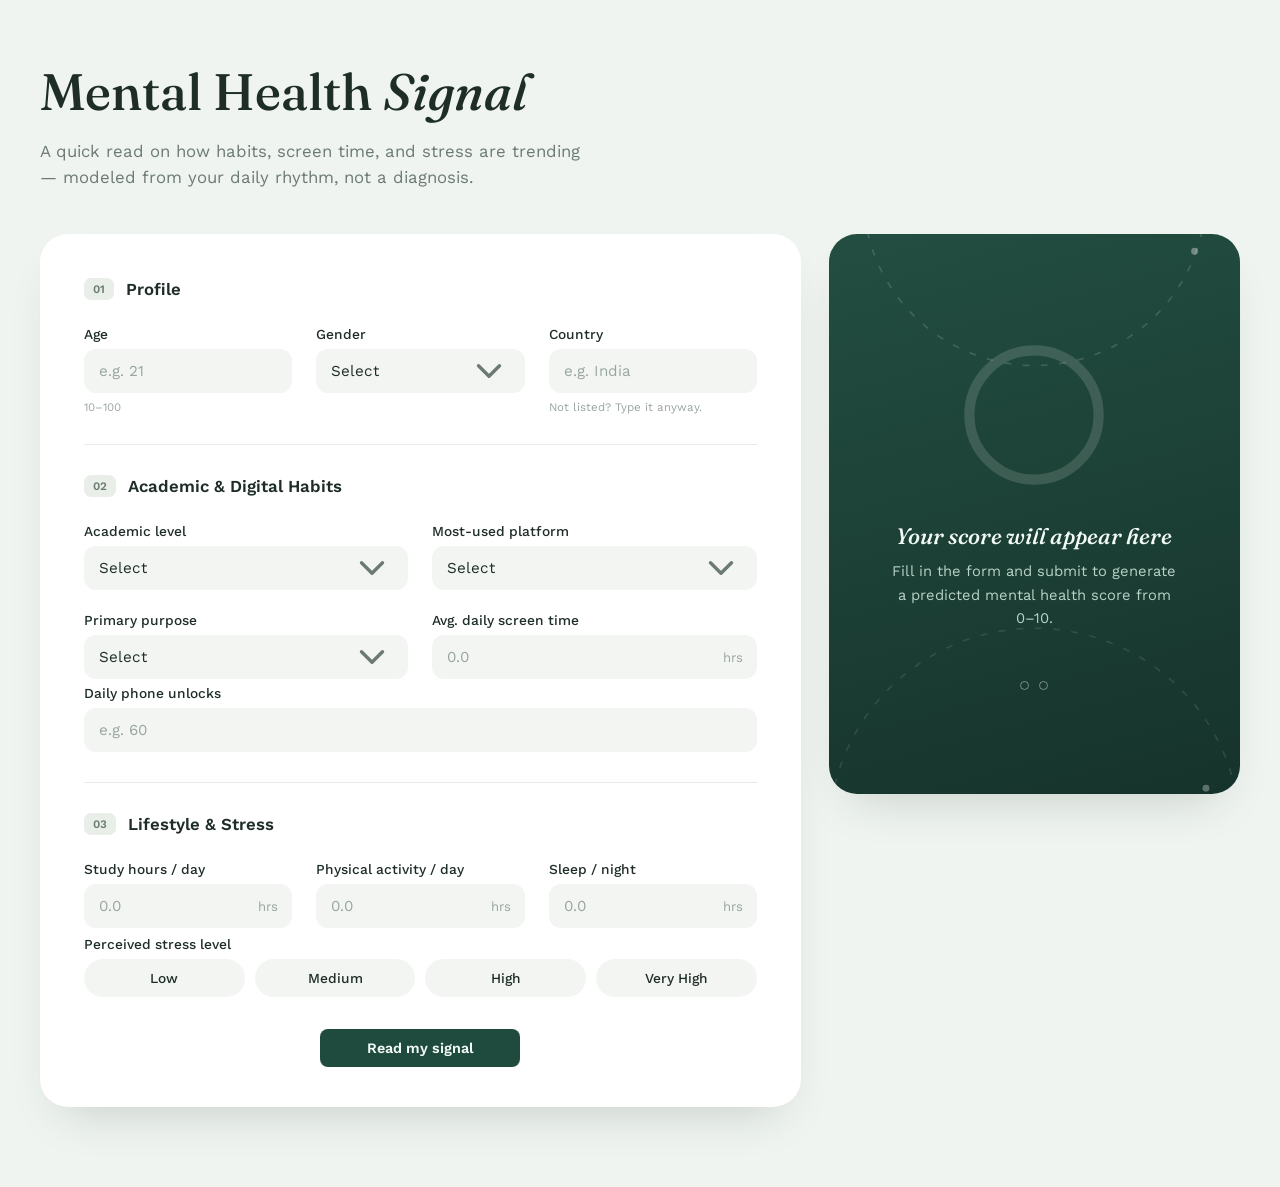
==== index.html @ 2425be42 "first commit" ====
<!DOCTYPE html>
<html lang="en">
<head>
<meta charset="UTF-8">
<meta name="viewport" content="width=device-width, initial-scale=1.0">
<title>Mental Health Signal</title>
<link rel="preconnect" href="https://fonts.googleapis.com">
<link rel="preconnect" href="https://fonts.gstatic.com" crossorigin>
<link href="https://fonts.googleapis.com/css2?family=Fraunces:ital,opsz,wght@0,9..144,400;0,9..144,500;0,9..144,600;1,9..144,500&family=Work+Sans:wght@400;500;600;700&display=swap" rel="stylesheet">
<link rel="stylesheet" href="style.css">
</head>
<body>

<div class="page">

  <header class="hero">
    <h1><span class="hero__reg">Mental Health</span> <span class="hero__italic">Signal</span></h1>
    <p class="hero__sub">A quick read on how habits, screen time, and stress are trending — modeled from your daily rhythm, not a diagnosis.</p>
  </header>

  <div class="layout">

    <form id="checkin-form" class="form-card" novalidate>

      <div id="error-banner" class="error-banner" hidden role="alert"></div>

      <!-- 01 Profile -->
      <div class="section-head">
        <span class="num">01</span>
        <h2>Profile</h2>
      </div>

      <div class="grid grid-3">
        <div class="field">
          <label for="age">Age</label>
          <input type="number" id="age" name="age" min="10" max="100" placeholder="e.g. 21" required>
          <small>10–100</small>
        </div>

        <div class="field">
          <label for="gender">Gender</label>
          <select id="gender" name="gender" required>
            <option value="" disabled selected>Select</option>
            <option value="Male">Male</option>
            <option value="Female">Female</option>
          </select>
        </div>

        <div class="field">
          <label for="country">Country</label>
          <input type="text" id="country" name="country" list="country-list" placeholder="e.g. India" required>
          <datalist id="country-list">
            <option value="Nepal">
            <option value="India">
            <option value="USA">
            <option value="Canada">
            <option value="Australia">
            <option value="UK">
            <option value="Germany">
            <option value="Mexico">
            <option value="Turkey">
            <option value="France">
          </datalist>
          <small>Not listed? Type it anyway.</small>
        </div>
      </div>

      <hr class="divider">

      <!-- 02 Academic & Digital Habits -->
      <div class="section-head">
        <span class="num">02</span>
        <h2>Academic &amp; Digital Habits</h2>
      </div>

      <div class="grid grid-2">
        <div class="field">
          <label for="academic_Level">Academic level</label>
          <select id="academic_Level" name="academic_Level" required>
            <option value="" disabled selected>Select</option>
            <option value="High School">High School</option>
            <option value="Undergraduate">Undergraduate</option>
            <option value="Graduate">Graduate</option>
          </select>
        </div>

        <div class="field">
          <label for="most_used_platform">Most-used platform</label>
          <select id="most_used_platform" name="most_used_platform" required>
            <option value="" disabled selected>Select</option>
            <option>Facebook</option>
            <option>Instagram</option>
            <option>WhatsApp</option>
            <option>TikTok</option>
            <option>YouTube</option>
            <option>Snapchat</option>
            <option>Twitter</option>
            <option>LinkedIn</option>
            <option>WeChat</option>
            <option>LINE</option>
            <option>KakaoTalk</option>
            <option>VKontakte</option>
          </select>
        </div>

        <div class="field">
          <label for="purpose_Of_Use">Primary purpose</label>
          <select id="purpose_Of_Use" name="purpose_Of_Use" required>
            <option value="" disabled selected>Select</option>
            <option value="Networking">Networking</option>
            <option value="Education">Education</option>
            <option value="Entertainment">Entertainment</option>
            <option value="News">News</option>
          </select>
        </div>

        <div class="field field--suffix">
          <label for="avg_Daily_usage_hours">Avg. daily screen time</label>
          <div class="suffix-wrap">
            <input type="number" id="avg_Daily_usage_hours" name="avg_Daily_usage_hours" min="0" max="24" step="0.1" placeholder="0.0" required>
            <span>hrs</span>
          </div>
        </div>
      </div>

      <div class="grid grid-1">
        <div class="field">
          <label for="daily_unlocks">Daily phone unlocks</label>
          <input type="number" id="daily_unlocks" name="daily_unlocks" min="0" step="1" placeholder="e.g. 60" required>
        </div>
      </div>

      <hr class="divider">

      <!-- 03 Lifestyle & Stress -->
      <div class="section-head">
        <span class="num">03</span>
        <h2>Lifestyle &amp; Stress</h2>
      </div>

      <div class="grid grid-3">
        <div class="field field--suffix">
          <label for="study_hours">Study hours / day</label>
          <div class="suffix-wrap">
            <input type="number" id="study_hours" name="study_hours" min="0" max="24" step="0.1" placeholder="0.0" required>
            <span>hrs</span>
          </div>
        </div>

        <div class="field field--suffix">
          <label for="physical_activity_hours">Physical activity / day</label>
          <div class="suffix-wrap">
            <input type="number" id="physical_activity_hours" name="physical_activity_hours" min="0" max="2" step="0.1" placeholder="0.0" required>
            <span>hrs</span>
          </div>
        </div>

        <div class="field field--suffix">
          <label for="sleep_hours_per_night">Sleep / night</label>
          <div class="suffix-wrap">
            <input type="number" id="sleep_hours_per_night" name="sleep_hours_per_night" min="0" max="24" step="0.1" placeholder="0.0" required>
            <span>hrs</span>
          </div>
        </div>
      </div>

      <div class="field field--full">
        <label id="stress-label">Perceived stress level</label>
        <div class="pill-group" role="radiogroup" aria-labelledby="stress-label">
          <input type="radio" id="stress-low" name="stress_level" value="Low" class="pill-input" required>
          <label for="stress-low" class="pill">Low</label>

          <input type="radio" id="stress-medium" name="stress_level" value="Medium" class="pill-input">
          <label for="stress-medium" class="pill">Medium</label>

          <input type="radio" id="stress-high" name="stress_level" value="High" class="pill-input">
          <label for="stress-high" class="pill">High</label>

          <input type="radio" id="stress-veryhigh" name="stress_level" value="Very High" class="pill-input">
          <label for="stress-veryhigh" class="pill">Very High</label>
        </div>
      </div>

      <button type="submit" id="submit-btn" class="btn-submit">
        <span class="btn-submit__label">Read my signal</span>
        <span class="btn-submit__spinner" aria-hidden="true"></span>
      </button>
    </form>

    <aside class="result-panel">
      <svg class="result-panel__arcs" viewBox="0 0 360 640" preserveAspectRatio="xMidYMid slice" aria-hidden="true">
        <circle cx="180" cy="40" r="150" fill="none" stroke="rgba(255,255,255,0.14)" stroke-width="1.5" stroke-dasharray="6 10"/>
        <circle cx="180" cy="600" r="180" fill="none" stroke="rgba(255,255,255,0.10)" stroke-width="1.5" stroke-dasharray="6 10"/>
        <circle cx="40" cy="70" r="3" fill="rgba(255,255,255,0.35)"/>
        <circle cx="320" cy="90" r="3" fill="rgba(255,255,255,0.35)"/>
        <circle cx="330" cy="560" r="3" fill="rgba(255,255,255,0.3)"/>
        <circle cx="30" cy="580" r="3" fill="rgba(255,255,255,0.3)"/>
      </svg>

      <div class="result-panel__inner">

        <div id="state-idle" class="state">
          <div class="ring ring--empty">
            <svg viewBox="0 0 200 200"><circle cx="100" cy="100" r="76" class="ring__track"></circle></svg>
          </div>
          <h2 class="state__title">Your score will appear here</h2>
          <p class="state__text">Fill in the form and submit to generate a predicted mental health score from 0–10.</p>
        </div>

        <div id="state-loading" class="state" hidden>
          <div class="ring ring--spin">
            <svg viewBox="0 0 200 200">
              <circle cx="100" cy="100" r="76" class="ring__track"></circle>
              <circle cx="100" cy="100" r="56" class="ring__track ring__track--inner"></circle>
              <circle cx="100" cy="100" r="76" class="ring__spinner"></circle>
            </svg>
          </div>
          <h2 class="state__title">Reading the signal&hellip;</h2>
          <p class="state__text">Running your habits through the model.</p>
        </div>

        <div id="state-result" class="state" hidden>
          <div class="dial">
            <svg viewBox="0 0 200 130" class="dial__svg">
              <defs>
                <linearGradient id="dialGradient" x1="14" y1="112" x2="186" y2="112" gradientUnits="userSpaceOnUse">
                  <stop offset="0%" stop-color="#E2574C"/>
                  <stop offset="33%" stop-color="#E2953C"/>
                  <stop offset="66%" stop-color="#E2C93C"/>
                  <stop offset="100%" stop-color="#4CAF6D"/>
                </linearGradient>
              </defs>
              <g class="dial__ticks">
                <line x1="21.5" y1="55.0" x2="15.1" y2="50.3"></line>
                <line x1="70.0" y1="19.7" x2="67.6" y2="12.1"></line>
                <line x1="130.0" y1="19.7" x2="132.4" y2="12.1"></line>
                <line x1="178.5" y1="55.0" x2="184.9" y2="50.3"></line>
              </g>
              <path d="M14,112 A86,86 0 0 1 186,112" class="dial__track"></path>
              <g id="gauge-pointer" class="dial__pointer" style="transform: translate(14px, 112px);">
                <circle r="8"></circle>
              </g>
            </svg>
          </div>
          <div class="result__score">
            <span id="score-value">0.0</span><small>/10</small>
          </div>
          <h2 id="result-title" class="state__title"></h2>
          <p id="result-message" class="state__text"></p>
          <button type="button" id="reset-btn" class="btn-ghost">Run another read</button>
        </div>

      </div>

      <div class="result-panel__dots">
        <span class="dot"></span>
        <span class="dot"></span>
      </div>
    </aside>

  </div>
</div>

<script src="script.js"></script>
</body>
</html>
---- style.css ----
/* -------------------------------------------------- */
/* Tokens                                              */
/* -------------------------------------------------- */
:root {
  --bg: #EFF4F0;
  --surface: #FFFFFF;
  --ink: #1F2D27;
  --muted: #6B7A72;
  --faint: #99A69E;
  --line: #E6EBE6;
  --field-bg: #F2F5F2;

  --primary: #1F4B3E;
  --primary-dark: #163830;
  --badge-bg: #E9EEE9;

  --good: #3E8E68;
  --moderate: #C99A32;
  --concern: #C1584B;

  --radius-xl: 28px;
  --radius-lg: 18px;
  --radius-md: 12px;
  --radius-sm: 8px;

  --shadow: 0 24px 50px -24px rgba(31, 45, 39, 0.22);

  --font-head: "Fraunces", serif;
  --font-body: "Work Sans", sans-serif;
}

* { box-sizing: border-box; }

html, body {
  margin: 0;
  padding: 0;
  background: var(--bg);
  color: var(--ink);
  font-family: var(--font-body);
  -webkit-font-smoothing: antialiased;
}

@media (prefers-reduced-motion: reduce) {
  *, *::before, *::after {
    animation-duration: 0.001ms !important;
    transition-duration: 0.001ms !important;
  }
}

/* -------------------------------------------------- */
/* Page / hero                                         */
/* -------------------------------------------------- */
.page {
  max-width: 1280px;
  margin: 0 auto;
  padding: 64px 40px 80px;
}

.hero { max-width: 720px; margin-bottom: 44px; }

.hero h1 {
  font-family: var(--font-head);
  font-weight: 500;
  font-size: clamp(2.2rem, 4vw, 3.4rem);
  line-height: 1.1;
  margin: 0 0 18px;
  color: var(--ink);
}

.hero__italic { font-style: italic; }

.hero__sub {
  font-size: 1.05rem;
  line-height: 1.55;
  color: var(--muted);
  margin: 0;
  max-width: 56ch;
}

/* -------------------------------------------------- */
/* Layout: form card + result panel                    */
/* -------------------------------------------------- */
.layout {
  display: grid;
  grid-template-columns: minmax(0, 1.85fr) minmax(300px, 1fr);
  gap: 28px;
  align-items: start;
}

/* -------------------------------------------------- */
/* Form card                                           */
/* -------------------------------------------------- */
.form-card {
  background: var(--surface);
  border-radius: var(--radius-xl);
  box-shadow: var(--shadow);
  padding: 44px 44px 40px;
}

.section-head {
  display: flex;
  align-items: center;
  gap: 12px;
  margin: 0 0 26px;
}

.section-head:not(:first-child) { margin-top: 0; }

.num {
  font-family: var(--font-body);
  font-size: 0.72rem;
  font-weight: 600;
  letter-spacing: 0.02em;
  color: var(--muted);
  background: var(--badge-bg);
  padding: 4px 9px;
  border-radius: 7px;
}

.section-head h2 {
  font-family: var(--font-body);
  font-weight: 600;
  font-size: 1.05rem;
  margin: 0;
  color: var(--ink);
}

.divider {
  border: none;
  border-top: 1px solid var(--line);
  margin: 30px 0 30px;
}

.grid {
  display: grid;
  gap: 22px 24px;
  margin-bottom: 6px;
}

.grid-3 { grid-template-columns: repeat(3, 1fr); }
.grid-2 { grid-template-columns: repeat(2, 1fr); }
.grid-1 { grid-template-columns: 1fr; }

.field {
  display: flex;
  flex-direction: column;
  gap: 7px;
}

.field--full { margin-top: 8px; }

.field label {
  font-size: 0.86rem;
  font-weight: 500;
  color: var(--ink);
}

.field small {
  font-size: 0.72rem;
  color: var(--faint);
}

.field input,
.field select {
  font-family: var(--font-body);
  font-size: 0.95rem;
  padding: 12px 14px;
  border-radius: var(--radius-md);
  border: 1.5px solid transparent;
  background: var(--field-bg);
  color: var(--ink);
  outline: none;
  width: 100%;
  transition: border-color 0.15s ease, background 0.15s ease;
  appearance: none;
}

.field select {
  background-image: url("data:image/svg+xml,%3Csvg xmlns='http://www.w3.org/2000/svg' viewBox='0 0 20 20' fill='none'%3E%3Cpath d='M5 7.5L10 12.5L15 7.5' stroke='%236B7A72' stroke-width='1.6' stroke-linecap='round' stroke-linejoin='round'/%3E%3C/svg%3E");
  background-repeat: no-repeat;
  background-position: right 14px center;
  padding-right: 36px;
}

.field input::placeholder { color: var(--faint); }

.field input:focus,
.field select:focus {
  border-color: var(--primary);
  background: #FBFDFB;
}

.field--suffix .suffix-wrap {
  position: relative;
  display: flex;
  align-items: center;
}

.field--suffix input { padding-right: 44px; }

.field--suffix span {
  position: absolute;
  right: 14px;
  font-size: 0.82rem;
  color: var(--faint);
  pointer-events: none;
}

/* -------------------------------------------------- */
/* Stress pill toggle                                  */
/* -------------------------------------------------- */
.pill-group {
  display: flex;
  gap: 10px;
  flex-wrap: wrap;
}

.pill-input {
  position: absolute;
  opacity: 0;
  width: 1px;
  height: 1px;
  pointer-events: none;
}

.pill {
  flex: 1;
  min-width: 90px;
  text-align: center;
  padding: 11px 14px;
  border-radius: 999px;
  background: var(--field-bg);
  color: var(--muted);
  font-size: 0.9rem;
  font-weight: 500;
  cursor: pointer;
  transition: background 0.15s ease, color 0.15s ease;
  user-select: none;
}

.pill-input:checked + .pill {
  background: var(--primary);
  color: #F2FAF6;
}

.pill-input:focus-visible + .pill {
  outline: 2px solid var(--primary);
  outline-offset: 2px;
}

/* -------------------------------------------------- */
/* Error banner                                        */
/* -------------------------------------------------- */
.error-banner {
  background: #FBEDEB;
  border: 1px solid #F0CFC9;
  color: #8A392C;
  border-radius: var(--radius-md);
  padding: 13px 15px;
  font-size: 0.87rem;
  margin-bottom: 26px;
  line-height: 1.5;
}

.error-banner ul { margin: 6px 0 0; padding-left: 18px; }

/* -------------------------------------------------- */
/* Submit button                                       */
/* -------------------------------------------------- */
.btn-submit {
  position: relative;
  display: block;
  width: auto;
  min-width: 200px;
  margin: 32px auto 0;
  border: none;
  border-radius: var(--radius-sm);
  background: var(--primary);
  color: #F2FAF6;
  font-family: var(--font-body);
  font-weight: 600;
  font-size: 0.9rem;
  padding: 11px 24px;
  cursor: pointer;
  transition: background 0.15s ease, transform 0.1s ease;
}

.btn-submit:hover { background: var(--primary-dark); }
.btn-submit:active { transform: translateY(1px); }
.btn-submit:disabled { cursor: not-allowed; opacity: 0.85; }

.btn-submit__spinner {
  display: none;
  width: 15px;
  height: 15px;
  border-radius: 50%;
  border: 2.5px solid rgba(255, 255, 255, 0.4);
  border-top-color: #fff;
  position: absolute;
  right: 14px;
  top: 50%;
  margin-top: -7.5px;
  animation: spin 0.7s linear infinite;
}

.btn-submit.is-loading .btn-submit__label { opacity: 0.6; }
.btn-submit.is-loading .btn-submit__spinner { display: inline-block; }

@keyframes spin { to { transform: rotate(360deg); } }

.btn-ghost {
  border: 1.5px solid rgba(255, 255, 255, 0.35);
  background: transparent;
  color: #F2FAF6;
  font-family: var(--font-body);
  font-weight: 600;
  font-size: 0.9rem;
  padding: 12px 22px;
  border-radius: 999px;
  cursor: pointer;
  transition: background 0.15s ease;
}

.btn-ghost:hover { background: rgba(255, 255, 255, 0.1); }

/* -------------------------------------------------- */
/* Result panel                                        */
/* -------------------------------------------------- */
.result-panel {
  position: relative;
  overflow: hidden;
  min-height: 560px;
  background: linear-gradient(165deg, #234E41 0%, #16332B 100%);
  border-radius: var(--radius-xl);
  box-shadow: var(--shadow);
  padding: 96px 32px 56px;
  display: flex;
  flex-direction: column;
  align-items: center;
  justify-content: flex-start;
  text-align: center;
}

.result-panel__arcs {
  position: absolute;
  inset: 0;
  width: 100%;
  height: 100%;
}

.result-panel__inner {
  position: relative;
  z-index: 1;
  display: flex;
  flex-direction: column;
  align-items: center;
  width: 100%;
  gap: 48px;
}

.state { display: flex; flex-direction: column; align-items: center; }
.state[hidden] { display: none; }
.state ~ .state { padding-top: 4px; }

.ring {
  position: relative;
  width: 170px;
  height: 170px;
  margin-bottom: 22px;
}

.ring svg { width: 100%; height: 100%; }

.ring__track {
  fill: none;
  stroke: rgba(255, 255, 255, 0.14);
  stroke-width: 12;
}

.ring__track--inner { stroke: rgba(255, 255, 255, 0.10); }

.ring--spin .ring__spinner {
  fill: none;
  stroke: #A9F2D8;
  stroke-width: 12;
  stroke-linecap: round;
  stroke-dasharray: 90 387.5;
  transform-origin: 100px 100px;
  animation: ring-spin 1.1s linear infinite;
}

@keyframes ring-spin {
  to { transform: rotate(360deg); }
}

.dial {
  width: 220px;
  margin-bottom: 6px;
}

.dial__svg { width: 100%; height: auto; overflow: visible; }

.dial__track {
  fill: none;
  stroke: url(#dialGradient);
  stroke-width: 14;
  stroke-linecap: round;
}

.dial__ticks line {
  stroke: rgba(255, 255, 255, 0.4);
  stroke-width: 2;
  stroke-linecap: round;
}

.dial__pointer {
  transition: transform 1.1s cubic-bezier(0.22, 1, 0.36, 1);
}

.dial__pointer circle {
  fill: #FFFFFF;
  stroke: #16332B;
  stroke-width: 3;
}

.result__score {
  display: flex;
  align-items: baseline;
  justify-content: center;
  gap: 3px;
  margin: 4px 0 14px;
}

.result__score span {
  font-family: var(--font-head);
  font-size: 2.6rem;
  font-weight: 600;
  color: #F2FAF6;
}

.result__score small { color: #B9D3C8; font-size: 0.95rem; }

.state__title {
  font-family: var(--font-head);
  font-style: italic;
  font-weight: 500;
  font-size: 1.4rem;
  color: #F2FAF6;
  margin: 0 0 10px;
}

.state__text {
  font-size: 0.92rem;
  line-height: 1.6;
  color: #B9D3C8;
  max-width: 32ch;
  margin: 0 0 22px;
}

.result-panel__dots {
  position: relative;
  z-index: 1;
  display: flex;
  gap: 10px;
  margin-top: 28px;
}

.result-panel__dots .dot {
  width: 9px;
  height: 9px;
  border-radius: 50%;
  border: 1.5px solid rgba(255, 255, 255, 0.4);
}

/* -------------------------------------------------- */
/* Responsive                                          */
/* -------------------------------------------------- */
@media (max-width: 980px) {
  .layout { grid-template-columns: 1fr; }
  .result-panel { min-height: 420px; }
}

@media (max-width: 720px) {
  .page { padding: 44px 20px 60px; }
  .form-card { padding: 32px 24px 30px; }
  .grid-3, .grid-2 { grid-template-columns: 1fr; }
}

@media (max-width: 480px) {
  .hero h1 { font-size: 1.9rem; }
  .form-card { border-radius: var(--radius-lg); }
  .result-panel { border-radius: var(--radius-lg); }
}
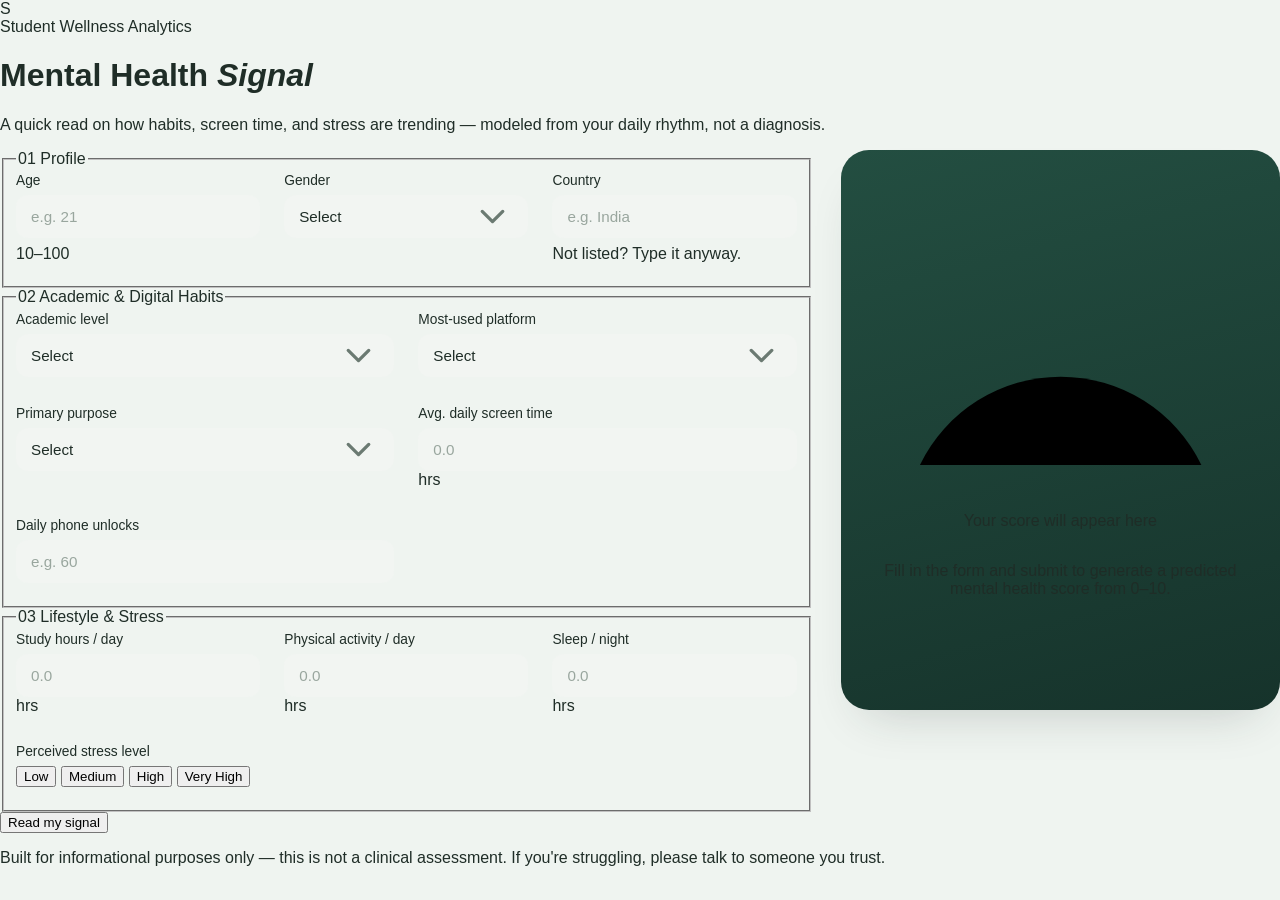
==== commit caaf51e7: "Update index.html" ====
--- a/index.html
+++ b/index.html
@@ -1,266 +1,237 @@
 <!DOCTYPE html>
 <html lang="en">
 <head>
-<meta charset="UTF-8">
-<meta name="viewport" content="width=device-width, initial-scale=1.0">
-<title>Mental Health Signal</title>
+<meta charset="UTF-8" />
+<meta name="viewport" content="width=device-width, initial-scale=1.0" />
+<title>Mental Health Signal — Student Wellness Analytics</title>
 <link rel="preconnect" href="https://fonts.googleapis.com">
 <link rel="preconnect" href="https://fonts.gstatic.com" crossorigin>
-<link href="https://fonts.googleapis.com/css2?family=Fraunces:ital,opsz,wght@0,9..144,400;0,9..144,500;0,9..144,600;1,9..144,500&family=Work+Sans:wght@400;500;600;700&display=swap" rel="stylesheet">
-<link rel="stylesheet" href="style.css">
-</head>
+<link href="https://fonts.googleapis.com/css2?family=Fraunces:ital,opsz,wght@0,9..144,400;0,9..144,500;0,9..144,600;1,9..144,500&family=Inter:wght@400;500;600;700&family=JetBrains+Mono:wght@400;500;700&display=swap" rel="stylesheet">
+<link rel="stylesheet" href="style.css" />
+</head>S
 <body>
 
-<div class="page">
-
-  <header class="hero">
-    <h1><span class="hero__reg">Mental Health</span> <span class="hero__italic">Signal</span></h1>
-    <p class="hero__sub">A quick read on how habits, screen time, and stress are trending — modeled from your daily rhythm, not a diagnosis.</p>
-  </header>
-
-  <div class="layout">
-
-    <form id="checkin-form" class="form-card" novalidate>
-
-      <div id="error-banner" class="error-banner" hidden role="alert"></div>
-
-      <!-- 01 Profile -->
-      <div class="section-head">
-        <span class="num">01</span>
-        <h2>Profile</h2>
-      </div>
-
-      <div class="grid grid-3">
-        <div class="field">
-          <label for="age">Age</label>
-          <input type="number" id="age" name="age" min="10" max="100" placeholder="e.g. 21" required>
-          <small>10–100</small>
-        </div>
-
-        <div class="field">
-          <label for="gender">Gender</label>
-          <select id="gender" name="gender" required>
-            <option value="" disabled selected>Select</option>
-            <option value="Male">Male</option>
-            <option value="Female">Female</option>
-          </select>
-        </div>
-
-        <div class="field">
-          <label for="country">Country</label>
-          <input type="text" id="country" name="country" list="country-list" placeholder="e.g. India" required>
-          <datalist id="country-list">
-            <option value="Nepal">
-            <option value="India">
-            <option value="USA">
-            <option value="Canada">
-            <option value="Australia">
-            <option value="UK">
-            <option value="Germany">
-            <option value="Mexico">
-            <option value="Turkey">
-            <option value="France">
-          </datalist>
-          <small>Not listed? Type it anyway.</small>
-        </div>
-      </div>
-
-      <hr class="divider">
-
-      <!-- 02 Academic & Digital Habits -->
-      <div class="section-head">
-        <span class="num">02</span>
-        <h2>Academic &amp; Digital Habits</h2>
-      </div>
-
-      <div class="grid grid-2">
-        <div class="field">
-          <label for="academic_Level">Academic level</label>
-          <select id="academic_Level" name="academic_Level" required>
-            <option value="" disabled selected>Select</option>
-            <option value="High School">High School</option>
-            <option value="Undergraduate">Undergraduate</option>
-            <option value="Graduate">Graduate</option>
-          </select>
-        </div>
-
-        <div class="field">
-          <label for="most_used_platform">Most-used platform</label>
-          <select id="most_used_platform" name="most_used_platform" required>
-            <option value="" disabled selected>Select</option>
-            <option>Facebook</option>
-            <option>Instagram</option>
-            <option>WhatsApp</option>
-            <option>TikTok</option>
-            <option>YouTube</option>
-            <option>Snapchat</option>
-            <option>Twitter</option>
-            <option>LinkedIn</option>
-            <option>WeChat</option>
-            <option>LINE</option>
-            <option>KakaoTalk</option>
-            <option>VKontakte</option>
-          </select>
-        </div>
-
-        <div class="field">
-          <label for="purpose_Of_Use">Primary purpose</label>
-          <select id="purpose_Of_Use" name="purpose_Of_Use" required>
-            <option value="" disabled selected>Select</option>
-            <option value="Networking">Networking</option>
-            <option value="Education">Education</option>
-            <option value="Entertainment">Entertainment</option>
-            <option value="News">News</option>
-          </select>
-        </div>
-
-        <div class="field field--suffix">
-          <label for="avg_Daily_usage_hours">Avg. daily screen time</label>
-          <div class="suffix-wrap">
-            <input type="number" id="avg_Daily_usage_hours" name="avg_Daily_usage_hours" min="0" max="24" step="0.1" placeholder="0.0" required>
-            <span>hrs</span>
-          </div>
-        </div>
-      </div>
-
-      <div class="grid grid-1">
-        <div class="field">
-          <label for="daily_unlocks">Daily phone unlocks</label>
-          <input type="number" id="daily_unlocks" name="daily_unlocks" min="0" step="1" placeholder="e.g. 60" required>
-        </div>
-      </div>
-
-      <hr class="divider">
-
-      <!-- 03 Lifestyle & Stress -->
-      <div class="section-head">
-        <span class="num">03</span>
-        <h2>Lifestyle &amp; Stress</h2>
-      </div>
-
-      <div class="grid grid-3">
-        <div class="field field--suffix">
-          <label for="study_hours">Study hours / day</label>
-          <div class="suffix-wrap">
-            <input type="number" id="study_hours" name="study_hours" min="0" max="24" step="0.1" placeholder="0.0" required>
-            <span>hrs</span>
-          </div>
-        </div>
-
-        <div class="field field--suffix">
-          <label for="physical_activity_hours">Physical activity / day</label>
-          <div class="suffix-wrap">
-            <input type="number" id="physical_activity_hours" name="physical_activity_hours" min="0" max="2" step="0.1" placeholder="0.0" required>
-            <span>hrs</span>
-          </div>
-        </div>
-
-        <div class="field field--suffix">
-          <label for="sleep_hours_per_night">Sleep / night</label>
-          <div class="suffix-wrap">
-            <input type="number" id="sleep_hours_per_night" name="sleep_hours_per_night" min="0" max="24" step="0.1" placeholder="0.0" required>
-            <span>hrs</span>
-          </div>
-        </div>
-      </div>
-
-      <div class="field field--full">
-        <label id="stress-label">Perceived stress level</label>
-        <div class="pill-group" role="radiogroup" aria-labelledby="stress-label">
-          <input type="radio" id="stress-low" name="stress_level" value="Low" class="pill-input" required>
-          <label for="stress-low" class="pill">Low</label>
-
-          <input type="radio" id="stress-medium" name="stress_level" value="Medium" class="pill-input">
-          <label for="stress-medium" class="pill">Medium</label>
-
-          <input type="radio" id="stress-high" name="stress_level" value="High" class="pill-input">
-          <label for="stress-high" class="pill">High</label>
-
-          <input type="radio" id="stress-veryhigh" name="stress_level" value="Very High" class="pill-input">
-          <label for="stress-veryhigh" class="pill">Very High</label>
-        </div>
-      </div>
-
-      <button type="submit" id="submit-btn" class="btn-submit">
-        <span class="btn-submit__label">Read my signal</span>
-        <span class="btn-submit__spinner" aria-hidden="true"></span>
-      </button>
+<div class="noise-overlay" aria-hidden="true"></div>
+
+<header class="site-header">
+  <div class="header-inner">
+    <span class="eyebrow">Student Wellness Analytics</span>
+    <h1 class="title">Mental Health <em>Signal</em></h1>
+    <p class="subtitle">A quick read on how habits, screen time, and stress are trending — modeled from your daily rhythm, not a diagnosis.</p>
+  </div>
+</header>
+
+<main class="layout">
+
+  <!-- FORM PANEL -->
+  <section class="panel form-panel" aria-labelledby="form-heading">
+    <form id="predict-form" novalidate>
+
+      <fieldset class="group">
+        <legend><span class="legend-index">01</span> Profile</legend>
+        <div class="grid grid-3">
+          <div class="field">
+            <label for="age">Age</label>
+            <input type="number" id="age" name="age" min="10" max="100" step="1" required placeholder="e.g. 21" />
+            <span class="hint">10–100</span>
+            <span class="error-msg" data-for="age"></span>
+          </div>
+          <div class="field">
+            <label for="gender">Gender</label>
+            <select id="gender" name="gender" required>
+              <option value="" disabled selected hidden>Select</option>
+              <option value="Male">Male</option>
+              <option value="Female">Female</option>
+            </select>
+            <span class="error-msg" data-for="gender"></span>
+          </div>
+          <div class="field">
+            <label for="country">Country</label>
+            <input type="text" id="country" name="country" list="country-list" required placeholder="e.g. India" autocomplete="off" />
+            <datalist id="country-list">
+              <option value="Nepal"></option>
+              <option value="India"></option>
+              <option value="USA"></option>
+              <option value="Canada"></option>
+              <option value="Australia"></option>
+              <option value="UK"></option>
+              <option value="Germany"></option>
+              <option value="Mexico"></option>
+              <option value="Turkey"></option>
+              <option value="France"></option>
+            </datalist>
+            <span class="hint">Not listed? Type it anyway.</span>
+            <span class="error-msg" data-for="country"></span>
+          </div>
+        </div>
+      </fieldset>
+
+      <fieldset class="group">
+        <legend><span class="legend-index">02</span> Academic &amp; Digital Habits</legend>
+        <div class="grid grid-2">
+          <div class="field">
+            <label for="academic_level">Academic level</label>
+            <select id="academic_level" name="academic_level" required>
+              <option value="" disabled selected hidden>Select</option>
+              <option value="High School">High School</option>
+              <option value="Undergraduate">Undergraduate</option>
+              <option value="Graduate">Graduate</option>
+            </select>
+            <span class="error-msg" data-for="academic_level"></span>
+          </div>
+          <div class="field">
+            <label for="most_used_platform">Most-used platform</label>
+            <select id="most_used_platform" name="most_used_platform" required>
+              <option value="" disabled selected hidden>Select</option>
+              <option value="Facebook">Facebook</option>
+              <option value="Instagram">Instagram</option>
+              <option value="Snapchat">Snapchat</option>
+              <option value="Twitter">Twitter</option>
+              <option value="YouTube">YouTube</option>
+              <option value="TikTok">TikTok</option>
+              <option value="LinkedIn">LinkedIn</option>
+              <option value="LINE">LINE</option>
+              <option value="KakaoTalk">KakaoTalk</option>
+              <option value="VKontakte">VKontakte</option>
+              <option value="WhatsApp">WhatsApp</option>
+              <option value="WeChat">WeChat</option>
+            </select>
+            <span class="error-msg" data-for="most_used_platform"></span>
+          </div>
+          <div class="field">
+            <label for="purpose_of_use">Primary purpose</label>
+            <select id="purpose_of_use" name="purpose_of_use" required>
+              <option value="" disabled selected hidden>Select</option>
+              <option value="Networking">Networking</option>
+              <option value="Education">Education</option>
+              <option value="Entertainment">Entertainment</option>
+              <option value="News">News</option>
+            </select>
+            <span class="error-msg" data-for="purpose_of_use"></span>
+          </div>
+          <div class="field">
+            <label for="avg_daily_usage_hours">Avg. daily screen time</label>
+            <div class="unit-input">
+              <input type="number" id="avg_daily_usage_hours" name="avg_daily_usage_hours" min="0" max="24" step="0.1" required placeholder="0.0" />
+              <span class="unit">hrs</span>
+            </div>
+            <span class="error-msg" data-for="avg_daily_usage_hours"></span>
+          </div>
+          <div class="field">
+            <label for="daily_unlocks">Daily phone unlocks</label>
+            <input type="number" id="daily_unlocks" name="daily_unlocks" min="0" step="1" required placeholder="e.g. 60" />
+            <span class="error-msg" data-for="daily_unlocks"></span>
+          </div>
+        </div>
+      </fieldset>
+
+      <fieldset class="group">
+        <legend><span class="legend-index">03</span> Lifestyle &amp; Stress</legend>
+        <div class="grid grid-3">
+          <div class="field">
+            <label for="study_hours">Study hours / day</label>
+            <div class="unit-input">
+              <input type="number" id="study_hours" name="study_hours" min="0" max="24" step="0.1" required placeholder="0.0" />
+              <span class="unit">hrs</span>
+            </div>
+            <span class="error-msg" data-for="study_hours"></span>
+          </div>
+          <div class="field">
+            <label for="physical_activity_hours">Physical activity / day</label>
+            <div class="unit-input">
+              <input type="number" id="physical_activity_hours" name="physical_activity_hours" min="0" max="24" step="0.1" required placeholder="0.0" />
+              <span class="unit">hrs</span>
+            </div>
+            <span class="error-msg" data-for="physical_activity_hours"></span>
+          </div>
+          <div class="field">
+            <label for="sleep_hours_per_night">Sleep / night</label>
+            <div class="unit-input">
+              <input type="number" id="sleep_hours_per_night" name="sleep_hours_per_night" min="0" max="24" step="0.1" required placeholder="0.0" />
+              <span class="unit">hrs</span>
+            </div>
+            <span class="error-msg" data-for="sleep_hours_per_night"></span>
+          </div>
+          <div class="field field-span">
+            <label for="stress_level">Perceived stress level</label>
+            <div class="segmented" id="stress_level_group" data-name="stress_level">
+              <button type="button" class="seg-btn" data-value="Low">Low</button>
+              <button type="button" class="seg-btn" data-value="Medium">Medium</button>
+              <button type="button" class="seg-btn" data-value="High">High</button>
+              <button type="button" class="seg-btn" data-value="Very High">Very High</button>
+            </div>
+            <input type="hidden" id="stress_level" name="stress_level" required />
+            <span class="error-msg" data-for="stress_level"></span>
+          </div>
+        </div>
+      </fieldset>
+
+      <div class="form-footer">
+        <button type="submit" class="submit-btn" id="submit-btn">
+          <span class="btn-label">Read my signal</span>
+          <span class="btn-spinner" aria-hidden="true"></span>
+        </button>
+      </div>
     </form>
-
-    <aside class="result-panel">
-      <svg class="result-panel__arcs" viewBox="0 0 360 640" preserveAspectRatio="xMidYMid slice" aria-hidden="true">
-        <circle cx="180" cy="40" r="150" fill="none" stroke="rgba(255,255,255,0.14)" stroke-width="1.5" stroke-dasharray="6 10"/>
-        <circle cx="180" cy="600" r="180" fill="none" stroke="rgba(255,255,255,0.10)" stroke-width="1.5" stroke-dasharray="6 10"/>
-        <circle cx="40" cy="70" r="3" fill="rgba(255,255,255,0.35)"/>
-        <circle cx="320" cy="90" r="3" fill="rgba(255,255,255,0.35)"/>
-        <circle cx="330" cy="560" r="3" fill="rgba(255,255,255,0.3)"/>
-        <circle cx="30" cy="580" r="3" fill="rgba(255,255,255,0.3)"/>
-      </svg>
-
-      <div class="result-panel__inner">
-
-        <div id="state-idle" class="state">
-          <div class="ring ring--empty">
-            <svg viewBox="0 0 200 200"><circle cx="100" cy="100" r="76" class="ring__track"></circle></svg>
-          </div>
-          <h2 class="state__title">Your score will appear here</h2>
-          <p class="state__text">Fill in the form and submit to generate a predicted mental health score from 0–10.</p>
-        </div>
-
-        <div id="state-loading" class="state" hidden>
-          <div class="ring ring--spin">
-            <svg viewBox="0 0 200 200">
-              <circle cx="100" cy="100" r="76" class="ring__track"></circle>
-              <circle cx="100" cy="100" r="56" class="ring__track ring__track--inner"></circle>
-              <circle cx="100" cy="100" r="76" class="ring__spinner"></circle>
-            </svg>
-          </div>
-          <h2 class="state__title">Reading the signal&hellip;</h2>
-          <p class="state__text">Running your habits through the model.</p>
-        </div>
-
-        <div id="state-result" class="state" hidden>
-          <div class="dial">
-            <svg viewBox="0 0 200 130" class="dial__svg">
-              <defs>
-                <linearGradient id="dialGradient" x1="14" y1="112" x2="186" y2="112" gradientUnits="userSpaceOnUse">
-                  <stop offset="0%" stop-color="#E2574C"/>
-                  <stop offset="33%" stop-color="#E2953C"/>
-                  <stop offset="66%" stop-color="#E2C93C"/>
-                  <stop offset="100%" stop-color="#4CAF6D"/>
-                </linearGradient>
-              </defs>
-              <g class="dial__ticks">
-                <line x1="21.5" y1="55.0" x2="15.1" y2="50.3"></line>
-                <line x1="70.0" y1="19.7" x2="67.6" y2="12.1"></line>
-                <line x1="130.0" y1="19.7" x2="132.4" y2="12.1"></line>
-                <line x1="178.5" y1="55.0" x2="184.9" y2="50.3"></line>
-              </g>
-              <path d="M14,112 A86,86 0 0 1 186,112" class="dial__track"></path>
-              <g id="gauge-pointer" class="dial__pointer" style="transform: translate(14px, 112px);">
-                <circle r="8"></circle>
-              </g>
-            </svg>
-          </div>
-          <div class="result__score">
-            <span id="score-value">0.0</span><small>/10</small>
-          </div>
-          <h2 id="result-title" class="state__title"></h2>
-          <p id="result-message" class="state__text"></p>
-          <button type="button" id="reset-btn" class="btn-ghost">Run another read</button>
-        </div>
-
-      </div>
-
-      <div class="result-panel__dots">
-        <span class="dot"></span>
-        <span class="dot"></span>
-      </div>
-    </aside>
-
-  </div>
-</div>
+  </section>
+
+  <!-- RESULT PANEL -->
+  <aside class="panel result-panel" aria-live="polite">
+    <div class="result-inner" id="result-inner">
+
+      <div class="state state-idle" id="state-idle">
+        <svg class="gauge gauge-idle" viewBox="0 0 240 160" aria-hidden="true">
+          <path class="gauge-track" d="M 30 140 A 100 100 0 0 1 210 140" />
+          <g class="gauge-ticks"></g>
+        </svg>
+        <p class="idle-label">Your score will appear here</p>
+        <p class="idle-copy">Fill in the form and submit to generate a predicted mental health score from 0–10.</p>
+      </div>
+
+      <div class="state state-loading" id="state-loading" hidden>
+        <div class="pulse-ring"></div>
+        <p class="loading-label">Reading the signal…</p>
+        <p class="loading-copy">Running your habits through the model.</p>
+      </div>
+
+      <div class="state state-result" id="state-result" hidden>
+        <svg class="gauge gauge-result" viewBox="0 0 240 160" aria-hidden="true">
+          <defs>
+            <linearGradient id="gaugeGradient" x1="0%" y1="0%" x2="100%" y2="0%">
+              <stop offset="0%" stop-color="#D9534F"/>
+              <stop offset="45%" stop-color="#E3B341"/>
+              <stop offset="100%" stop-color="#4C9A78"/>
+            </linearGradient>
+          </defs>
+          <path class="gauge-track" d="M 30 140 A 100 100 0 0 1 210 140" />
+          <path class="gauge-fill" id="gauge-fill" d="M 30 140 A 100 100 0 0 1 210 140" />
+          <g class="gauge-ticks"></g>
+          <circle class="gauge-needle-hub" cx="120" cy="140" r="5" />
+        </svg>
+        <div class="score-readout">
+          <span class="score-number" id="score-number">0.0</span>
+          <span class="score-max">/10</span>
+        </div>
+        <p class="score-band" id="score-band">—</p>
+        <p class="score-context" id="score-context"></p>
+        <button type="button" class="reset-btn" id="reset-btn">Run another read</button>
+      </div>
+
+      <div class="state state-error" id="state-error" hidden>
+        <div class="error-icon" aria-hidden="true">!</div>
+        <p class="error-copy" id="error-copy"></p>
+        <button type="button" class="reset-btn" id="error-retry-btn">Try again</button>
+      </div>
+
+    </div>
+  </aside>
+
+</main>
+
+<footer class="site-footer">
+  <p>Built for informational purposes only — this is not a clinical assessment. If you're struggling, please talk to someone you trust.</p>
+</footer>
 
 <script src="script.js"></script>
 </body>
-</html>+</html>
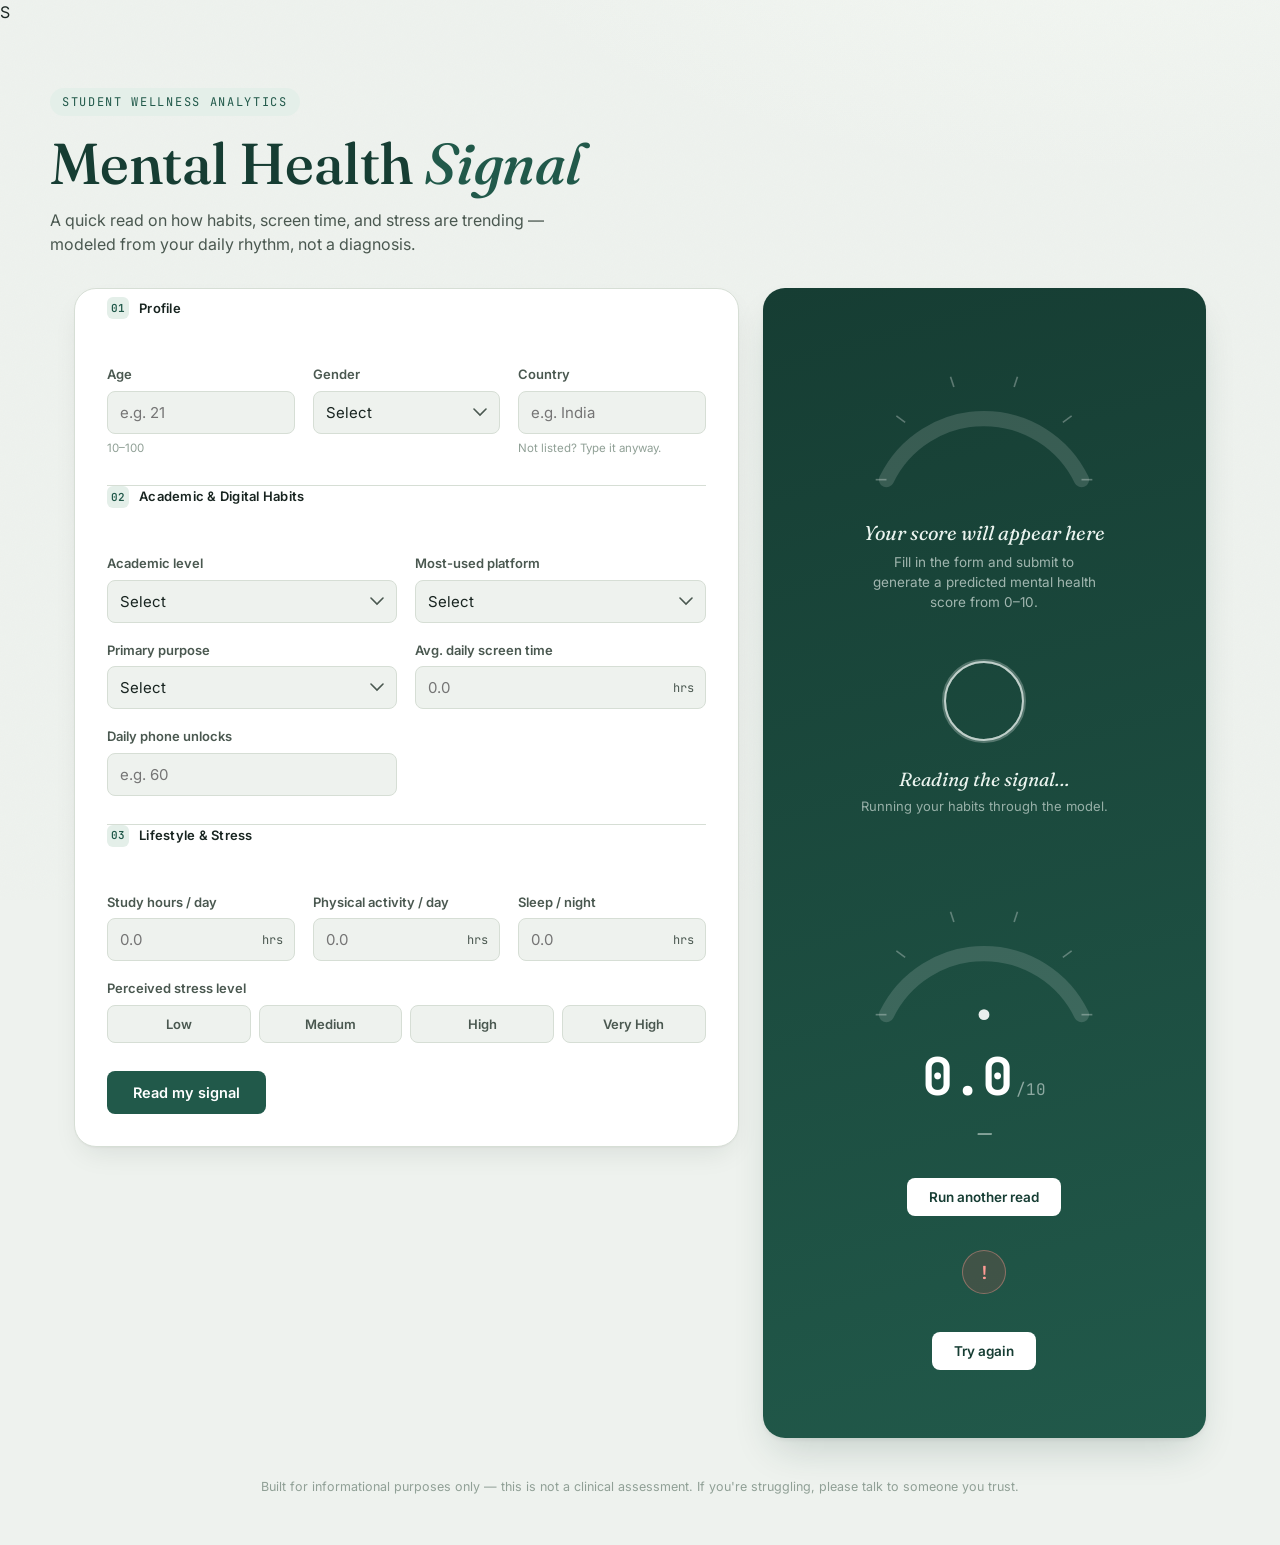
==== commit ab49af15: "Updated js file with deployed backend link" ====
--- a/index.html
+++ b/index.html
@@ -234,4 +234,4 @@
 
 <script src="script.js"></script>
 </body>
-</html>
+</html>
--- a/style.css
+++ b/style.css
@@ -1,493 +1,539 @@
-/* -------------------------------------------------- */
-/* Tokens                                              */
-/* -------------------------------------------------- */
+/* =========================================================
+   TOKENS
+   ========================================================= */
 :root {
-  --bg: #EFF4F0;
-  --surface: #FFFFFF;
-  --ink: #1F2D27;
-  --muted: #6B7A72;
-  --faint: #99A69E;
-  --line: #E6EBE6;
-  --field-bg: #F2F5F2;
-
-  --primary: #1F4B3E;
-  --primary-dark: #163830;
-  --badge-bg: #E9EEE9;
-
-  --good: #3E8E68;
-  --moderate: #C99A32;
-  --concern: #C1584B;
-
-  --radius-xl: 28px;
-  --radius-lg: 18px;
-  --radius-md: 12px;
+  --ink:        #182420;
+  --ink-soft:   #4A5850;
+  --paper:      #EEF2EE;
+  --paper-deep: #E2E8E1;
+  --surface:    #FFFFFF;
+  --line:       #D6DED5;
+
+  --pine:       #21594A;
+  --pine-deep:  #163D33;
+  --pine-tint:  #E4EFE9;
+
+  --amber:      #E3B341;
+  --coral:      #D9534F;
+  --sage:       #4C9A78;
+
+  --font-display: 'Fraunces', Georgia, serif;
+  --font-body:    'Inter', -apple-system, sans-serif;
+  --font-mono:    'JetBrains Mono', 'SFMono-Regular', monospace;
+
   --radius-sm: 8px;
-
-  --shadow: 0 24px 50px -24px rgba(31, 45, 39, 0.22);
-
-  --font-head: "Fraunces", serif;
-  --font-body: "Work Sans", sans-serif;
+  --radius-md: 14px;
+  --radius-lg: 22px;
+
+  --shadow-card: 0 1px 2px rgba(24,36,32,0.04), 0 12px 28px -8px rgba(24,36,32,0.10);
+  --shadow-lift: 0 2px 4px rgba(24,36,32,0.06), 0 20px 40px -12px rgba(22,61,51,0.20);
 }
 
 * { box-sizing: border-box; }
 
-html, body {
+html { -webkit-font-smoothing: antialiased; }
+
+body {
   margin: 0;
-  padding: 0;
-  background: var(--bg);
+  background:
+    radial-gradient(1200px 600px at 85% -10%, #F4F8F3 0%, transparent 55%),
+    var(--paper);
   color: var(--ink);
   font-family: var(--font-body);
-  -webkit-font-smoothing: antialiased;
-}
-
-@media (prefers-reduced-motion: reduce) {
-  *, *::before, *::after {
-    animation-duration: 0.001ms !important;
-    transition-duration: 0.001ms !important;
-  }
-}
-
-/* -------------------------------------------------- */
-/* Page / hero                                         */
-/* -------------------------------------------------- */
-.page {
-  max-width: 1280px;
+  line-height: 1.5;
+  position: relative;
+}
+
+.noise-overlay {
+  position: fixed;
+  inset: 0;
+  pointer-events: none;
+  z-index: 0;
+  opacity: 0.025;
+  background-image: url("data:image/svg+xml,%3Csvg xmlns='http://www.w3.org/2000/svg' width='90' height='90'%3E%3Cfilter id='n'%3E%3CfeTurbulence type='fractalNoise' baseFrequency='0.9' numOctaves='2' stitchTiles='stitch'/%3E%3C/filter%3E%3Crect width='100%25' height='100%25' filter='url(%23n)'/%3E%3C/svg%3E");
+}
+
+/* =========================================================
+   HEADER
+   ========================================================= */
+.site-header {
+  padding: 64px 24px 32px;
+  position: relative;
+  z-index: 1;
+}
+
+.header-inner {
+  max-width: 1180px;
   margin: 0 auto;
-  padding: 64px 40px 80px;
-}
-
-.hero { max-width: 720px; margin-bottom: 44px; }
-
-.hero h1 {
-  font-family: var(--font-head);
+}
+
+.eyebrow {
+  display: inline-block;
+  font-family: var(--font-mono);
+  font-size: 12px;
+  letter-spacing: 0.14em;
+  text-transform: uppercase;
+  color: var(--pine);
+  background: var(--pine-tint);
+  padding: 5px 12px;
+  border-radius: 100px;
+  margin-bottom: 18px;
+}
+
+.title {
+  font-family: var(--font-display);
   font-weight: 500;
-  font-size: clamp(2.2rem, 4vw, 3.4rem);
-  line-height: 1.1;
-  margin: 0 0 18px;
+  font-size: clamp(2.4rem, 5vw, 3.6rem);
+  line-height: 1.05;
+  margin: 0 0 14px;
+  letter-spacing: -0.01em;
+  color: var(--pine-deep);
+}
+
+.title em {
+  font-style: italic;
+  font-weight: 500;
+  color: var(--pine);
+}
+
+.subtitle {
+  max-width: 560px;
+  font-size: 16px;
+  color: var(--ink-soft);
+  margin: 0;
+}
+
+/* =========================================================
+   LAYOUT
+   ========================================================= */
+.layout {
+  max-width: 1180px;
+  margin: 0 auto;
+  padding: 0 24px 40px;
+  display: grid;
+  grid-template-columns: 1.5fr 1fr;
+  gap: 24px;
+  align-items: start;
+  position: relative;
+  z-index: 1;
+}
+
+.panel {
+  background: var(--surface);
+  border-radius: var(--radius-lg);
+  border: 1px solid var(--line);
+  box-shadow: var(--shadow-card);
+}
+
+.form-panel { padding: 8px 32px 32px; }
+
+.result-panel {
+  position: sticky;
+  top: 24px;
+  min-height: 520px;
+  background: linear-gradient(165deg, var(--pine-deep) 0%, var(--pine) 100%);
+  border: none;
+  box-shadow: var(--shadow-lift);
+  display: flex;
+  color: #EAF3EE;
+}
+
+/* =========================================================
+   FORM
+   ========================================================= */
+fieldset.group {
+  border: none;
+  margin: 0;
+  padding: 28px 0;
+  border-bottom: 1px solid var(--line);
+}
+fieldset.group:last-of-type { border-bottom: none; padding-bottom: 8px; }
+
+legend {
+  font-family: var(--font-body);
+  font-weight: 600;
+  font-size: 13px;
+  letter-spacing: 0.02em;
   color: var(--ink);
-}
-
-.hero__italic { font-style: italic; }
-
-.hero__sub {
-  font-size: 1.05rem;
-  line-height: 1.55;
-  color: var(--muted);
-  margin: 0;
-  max-width: 56ch;
-}
-
-/* -------------------------------------------------- */
-/* Layout: form card + result panel                    */
-/* -------------------------------------------------- */
-.layout {
-  display: grid;
-  grid-template-columns: minmax(0, 1.85fr) minmax(300px, 1fr);
-  gap: 28px;
-  align-items: start;
-}
-
-/* -------------------------------------------------- */
-/* Form card                                           */
-/* -------------------------------------------------- */
-.form-card {
-  background: var(--surface);
-  border-radius: var(--radius-xl);
-  box-shadow: var(--shadow);
-  padding: 44px 44px 40px;
-}
-
-.section-head {
   display: flex;
   align-items: center;
-  gap: 12px;
-  margin: 0 0 26px;
-}
-
-.section-head:not(:first-child) { margin-top: 0; }
-
-.num {
+  gap: 10px;
+  padding: 0;
+  margin-bottom: 18px;
+}
+
+.legend-index {
+  font-family: var(--font-mono);
+  font-size: 11px;
+  color: var(--pine);
+  background: var(--pine-tint);
+  width: 22px;
+  height: 22px;
+  border-radius: 6px;
+  display: inline-flex;
+  align-items: center;
+  justify-content: center;
+}
+
+.grid {
+  display: grid;
+  gap: 18px;
+}
+.grid-2 { grid-template-columns: repeat(2, 1fr); }
+.grid-3 { grid-template-columns: repeat(3, 1fr); }
+
+.field { display: flex; flex-direction: column; gap: 6px; position: relative; }
+.field-span { grid-column: 1 / -1; }
+
+label {
+  font-size: 13px;
+  font-weight: 600;
+  color: var(--ink-soft);
+}
+
+input[type="text"],
+input[type="number"],
+select {
   font-family: var(--font-body);
-  font-size: 0.72rem;
+  font-size: 15px;
+  color: var(--ink);
+  background: var(--paper);
+  border: 1.5px solid var(--line);
+  border-radius: var(--radius-sm);
+  padding: 11px 12px;
+  width: 100%;
+  transition: border-color 0.15s ease, background 0.15s ease, box-shadow 0.15s ease;
+  appearance: none;
+}
+
+select {
+  background-image: url("data:image/svg+xml,%3Csvg xmlns='http://www.w3.org/2000/svg' width='14' height='9'%3E%3Cpath d='M1 1l6 6 6-6' stroke='%234A5850' stroke-width='1.6' fill='none' stroke-linecap='round'/%3E%3C/svg%3E");
+  background-repeat: no-repeat;
+  background-position: right 12px center;
+  padding-right: 34px;
+  cursor: pointer;
+}
+
+input:hover, select:hover { border-color: #B9C6B7; }
+
+input:focus, select:focus {
+  outline: none;
+  border-color: var(--pine);
+  background: var(--surface);
+  box-shadow: 0 0 0 3px var(--pine-tint);
+}
+
+input:invalid:not(:placeholder-shown):not(:focus) {
+  border-color: var(--coral);
+}
+
+.field.field-error input,
+.field.field-error select {
+  border-color: var(--coral);
+  background: #FBEEEE;
+}
+
+.unit-input { position: relative; }
+.unit-input input { padding-right: 44px; }
+.unit-input .unit {
+  position: absolute;
+  right: 12px;
+  top: 50%;
+  transform: translateY(-50%);
+  font-family: var(--font-mono);
+  font-size: 12px;
+  color: var(--ink-soft);
+  pointer-events: none;
+}
+
+.hint {
+  font-size: 11.5px;
+  color: #90A096;
+}
+
+.error-msg {
+  font-size: 12px;
+  color: var(--coral);
+  min-height: 0;
+  display: none;
+}
+.field.field-error .error-msg { display: block; }
+
+/* segmented control for stress level */
+.segmented {
+  display: grid;
+  grid-template-columns: repeat(4, 1fr);
+  gap: 8px;
+}
+
+.seg-btn {
+  font-family: var(--font-body);
+  font-size: 13px;
   font-weight: 600;
-  letter-spacing: 0.02em;
-  color: var(--muted);
-  background: var(--badge-bg);
-  padding: 4px 9px;
-  border-radius: 7px;
-}
-
-.section-head h2 {
+  color: var(--ink-soft);
+  background: var(--paper);
+  border: 1.5px solid var(--line);
+  border-radius: var(--radius-sm);
+  padding: 10px 8px;
+  cursor: pointer;
+  transition: all 0.15s ease;
+}
+.seg-btn:hover { border-color: #B9C6B7; color: var(--ink); }
+.seg-btn.active {
+  background: var(--pine);
+  border-color: var(--pine);
+  color: #fff;
+}
+.seg-btn[data-value="Very High"].active { background: var(--coral); border-color: var(--coral); }
+.seg-btn[data-value="High"].active { background: #C97C3B; border-color: #C97C3B; }
+
+/* footer / submit */
+.form-footer {
+  display: flex;
+  align-items: center;
+  justify-content: space-between;
+  gap: 16px;
+  padding-top: 20px;
+}
+
+.api-note {
+  font-family: var(--font-mono);
+  font-size: 11.5px;
+  color: #90A096;
+  margin: 0;
+}
+.api-note code {
+  background: var(--paper-deep);
+  padding: 2px 5px;
+  border-radius: 4px;
+}
+
+.submit-btn {
+  position: relative;
   font-family: var(--font-body);
   font-weight: 600;
-  font-size: 1.05rem;
-  margin: 0;
-  color: var(--ink);
-}
-
-.divider {
-  border: none;
-  border-top: 1px solid var(--line);
-  margin: 30px 0 30px;
-}
-
-.grid {
-  display: grid;
-  gap: 22px 24px;
-  margin-bottom: 6px;
-}
-
-.grid-3 { grid-template-columns: repeat(3, 1fr); }
-.grid-2 { grid-template-columns: repeat(2, 1fr); }
-.grid-1 { grid-template-columns: 1fr; }
-
-.field {
-  display: flex;
-  flex-direction: column;
-  gap: 7px;
-}
-
-.field--full { margin-top: 8px; }
-
-.field label {
-  font-size: 0.86rem;
-  font-weight: 500;
-  color: var(--ink);
-}
-
-.field small {
-  font-size: 0.72rem;
-  color: var(--faint);
-}
-
-.field input,
-.field select {
-  font-family: var(--font-body);
-  font-size: 0.95rem;
-  padding: 12px 14px;
-  border-radius: var(--radius-md);
-  border: 1.5px solid transparent;
-  background: var(--field-bg);
-  color: var(--ink);
-  outline: none;
-  width: 100%;
-  transition: border-color 0.15s ease, background 0.15s ease;
-  appearance: none;
-}
-
-.field select {
-  background-image: url("data:image/svg+xml,%3Csvg xmlns='http://www.w3.org/2000/svg' viewBox='0 0 20 20' fill='none'%3E%3Cpath d='M5 7.5L10 12.5L15 7.5' stroke='%236B7A72' stroke-width='1.6' stroke-linecap='round' stroke-linejoin='round'/%3E%3C/svg%3E");
-  background-repeat: no-repeat;
-  background-position: right 14px center;
-  padding-right: 36px;
-}
-
-.field input::placeholder { color: var(--faint); }
-
-.field input:focus,
-.field select:focus {
-  border-color: var(--primary);
-  background: #FBFDFB;
-}
-
-.field--suffix .suffix-wrap {
-  position: relative;
-  display: flex;
-  align-items: center;
-}
-
-.field--suffix input { padding-right: 44px; }
-
-.field--suffix span {
-  position: absolute;
-  right: 14px;
-  font-size: 0.82rem;
-  color: var(--faint);
-  pointer-events: none;
-}
-
-/* -------------------------------------------------- */
-/* Stress pill toggle                                  */
-/* -------------------------------------------------- */
-.pill-group {
-  display: flex;
-  gap: 10px;
-  flex-wrap: wrap;
-}
-
-.pill-input {
-  position: absolute;
-  opacity: 0;
-  width: 1px;
-  height: 1px;
-  pointer-events: none;
-}
-
-.pill {
-  flex: 1;
-  min-width: 90px;
-  text-align: center;
-  padding: 11px 14px;
-  border-radius: 999px;
-  background: var(--field-bg);
-  color: var(--muted);
-  font-size: 0.9rem;
-  font-weight: 500;
-  cursor: pointer;
-  transition: background 0.15s ease, color 0.15s ease;
-  user-select: none;
-}
-
-.pill-input:checked + .pill {
-  background: var(--primary);
-  color: #F2FAF6;
-}
-
-.pill-input:focus-visible + .pill {
-  outline: 2px solid var(--primary);
-  outline-offset: 2px;
-}
-
-/* -------------------------------------------------- */
-/* Error banner                                        */
-/* -------------------------------------------------- */
-.error-banner {
-  background: #FBEDEB;
-  border: 1px solid #F0CFC9;
-  color: #8A392C;
-  border-radius: var(--radius-md);
-  padding: 13px 15px;
-  font-size: 0.87rem;
-  margin-bottom: 26px;
-  line-height: 1.5;
-}
-
-.error-banner ul { margin: 6px 0 0; padding-left: 18px; }
-
-/* -------------------------------------------------- */
-/* Submit button                                       */
-/* -------------------------------------------------- */
-.btn-submit {
-  position: relative;
-  display: block;
-  width: auto;
-  min-width: 200px;
-  margin: 32px auto 0;
+  font-size: 14.5px;
+  color: #fff;
+  background: var(--pine);
   border: none;
   border-radius: var(--radius-sm);
-  background: var(--primary);
-  color: #F2FAF6;
-  font-family: var(--font-body);
-  font-weight: 600;
-  font-size: 0.9rem;
-  padding: 11px 24px;
+  padding: 13px 26px;
   cursor: pointer;
+  display: inline-flex;
+  align-items: center;
+  gap: 10px;
   transition: background 0.15s ease, transform 0.1s ease;
-}
-
-.btn-submit:hover { background: var(--primary-dark); }
-.btn-submit:active { transform: translateY(1px); }
-.btn-submit:disabled { cursor: not-allowed; opacity: 0.85; }
-
-.btn-submit__spinner {
+  white-space: nowrap;
+}
+.submit-btn:hover { background: var(--pine-deep); }
+.submit-btn:active { transform: scale(0.98); }
+.submit-btn:disabled { opacity: 0.75; cursor: progress; }
+
+.btn-spinner {
   display: none;
-  width: 15px;
-  height: 15px;
+  width: 14px;
+  height: 14px;
   border-radius: 50%;
-  border: 2.5px solid rgba(255, 255, 255, 0.4);
+  border: 2px solid rgba(255,255,255,0.35);
   border-top-color: #fff;
-  position: absolute;
-  right: 14px;
-  top: 50%;
-  margin-top: -7.5px;
   animation: spin 0.7s linear infinite;
 }
-
-.btn-submit.is-loading .btn-submit__label { opacity: 0.6; }
-.btn-submit.is-loading .btn-submit__spinner { display: inline-block; }
+.submit-btn.loading .btn-label { opacity: 0.85; }
+.submit-btn.loading .btn-spinner { display: inline-block; }
 
 @keyframes spin { to { transform: rotate(360deg); } }
 
-.btn-ghost {
-  border: 1.5px solid rgba(255, 255, 255, 0.35);
-  background: transparent;
-  color: #F2FAF6;
-  font-family: var(--font-body);
-  font-weight: 600;
-  font-size: 0.9rem;
-  padding: 12px 22px;
-  border-radius: 999px;
-  cursor: pointer;
-  transition: background 0.15s ease;
-}
-
-.btn-ghost:hover { background: rgba(255, 255, 255, 0.1); }
-
-/* -------------------------------------------------- */
-/* Result panel                                        */
-/* -------------------------------------------------- */
-.result-panel {
-  position: relative;
-  overflow: hidden;
-  min-height: 560px;
-  background: linear-gradient(165deg, #234E41 0%, #16332B 100%);
-  border-radius: var(--radius-xl);
-  box-shadow: var(--shadow);
-  padding: 96px 32px 56px;
+/* =========================================================
+   RESULT PANEL
+   ========================================================= */
+.result-inner {
+  width: 100%;
+  padding: 40px 32px;
   display: flex;
   flex-direction: column;
   align-items: center;
-  justify-content: flex-start;
   text-align: center;
-}
-
-.result-panel__arcs {
+  gap: 6px;
+}
+
+.state { width: 100%; display: flex; flex-direction: column; align-items: center; }
+
+/* gauge */
+.gauge { width: 100%; max-width: 260px; overflow: visible; margin-bottom: 8px; }
+.gauge-track {
+  fill: none;
+  stroke: rgba(255,255,255,0.14);
+  stroke-width: 14;
+  stroke-linecap: round;
+}
+.gauge-fill {
+  fill: none;
+  stroke: url(#gaugeGradient);
+  stroke-width: 14;
+  stroke-linecap: round;
+  stroke-dasharray: 314;
+  stroke-dashoffset: 314;
+  transition: stroke-dashoffset 1.1s cubic-bezier(0.22, 1, 0.36, 1);
+}
+.gauge-needle-hub { fill: #fff; opacity: 0.9; }
+.gauge-ticks line { stroke: rgba(255,255,255,0.3); stroke-width: 1.5; }
+
+.idle-label {
+  font-family: var(--font-display);
+  font-size: 20px;
+  font-style: italic;
+  color: #EAF3EE;
+  margin: 8px 0 4px;
+}
+.idle-copy {
+  font-size: 13.5px;
+  color: rgba(234,243,238,0.65);
+  max-width: 230px;
+  margin: 0;
+}
+
+/* loading */
+.state-loading { padding: 40px 0; }
+.pulse-ring {
+  width: 84px;
+  height: 84px;
+  border-radius: 50%;
+  border: 2px solid rgba(255,255,255,0.25);
+  position: relative;
+  margin-bottom: 22px;
+}
+.pulse-ring::before, .pulse-ring::after {
+  content: "";
   position: absolute;
   inset: 0;
-  width: 100%;
-  height: 100%;
-}
-
-.result-panel__inner {
+  border-radius: 50%;
+  border: 2px solid rgba(234,243,238,0.55);
+  animation: pulse-out 1.8s ease-out infinite;
+}
+.pulse-ring::after { animation-delay: 0.6s; }
+@keyframes pulse-out {
+  0% { transform: scale(0.6); opacity: 0.9; }
+  100% { transform: scale(1.9); opacity: 0; }
+}
+.loading-label {
+  font-family: var(--font-display);
+  font-style: italic;
+  font-size: 19px;
+  margin: 0 0 4px;
+}
+.loading-copy { font-size: 13px; color: rgba(234,243,238,0.6); margin: 0; }
+
+/* result */
+.score-readout {
+  display: flex;
+  align-items: baseline;
+  gap: 4px;
+  margin-top: -6px;
+}
+.score-number {
+  font-family: var(--font-mono);
+  font-weight: 700;
+  font-size: 52px;
+  color: #fff;
+  letter-spacing: -0.02em;
+}
+.score-max { font-family: var(--font-mono); font-size: 16px; color: rgba(234,243,238,0.55); }
+
+.score-band {
+  font-family: var(--font-display);
+  font-style: italic;
+  font-size: 19px;
+  margin: 2px 0 10px;
+}
+.score-context {
+  font-size: 13px;
+  color: rgba(234,243,238,0.7);
+  max-width: 250px;
+  margin: 0 0 22px;
+}
+
+.reset-btn {
+  font-family: var(--font-body);
+  font-weight: 600;
+  font-size: 13.5px;
+  color: var(--pine-deep);
+  background: #fff;
+  border: none;
+  border-radius: var(--radius-sm);
+  padding: 11px 22px;
+  cursor: pointer;
+  transition: transform 0.1s ease, box-shadow 0.15s ease;
+}
+.reset-btn:hover { box-shadow: 0 6px 16px rgba(0,0,0,0.18); }
+.reset-btn:active { transform: scale(0.98); }
+
+/* error state */
+.state-error { padding: 28px 0; }
+.error-icon {
+  width: 44px;
+  height: 44px;
+  border-radius: 50%;
+  background: rgba(217,83,79,0.18);
+  color: #FF9B95;
+  border: 1.5px solid rgba(255,155,149,0.4);
+  display: flex;
+  align-items: center;
+  justify-content: center;
+  font-family: var(--font-mono);
+  font-weight: 700;
+  font-size: 18px;
+  margin-bottom: 16px;
+}
+.error-label {
+  font-family: var(--font-display);
+  font-style: italic;
+  font-size: 19px;
+  margin: 0 0 6px;
+}
+.error-copy {
+  font-size: 13px;
+  color: rgba(234,243,238,0.7);
+  max-width: 250px;
+  margin: 0 0 22px;
+}
+
+/* =========================================================
+   FOOTER
+   ========================================================= */
+.site-footer {
+  max-width: 1180px;
+  margin: 0 auto;
+  padding: 0 24px 48px;
   position: relative;
   z-index: 1;
-  display: flex;
-  flex-direction: column;
-  align-items: center;
-  width: 100%;
-  gap: 48px;
-}
-
-.state { display: flex; flex-direction: column; align-items: center; }
-.state[hidden] { display: none; }
-.state ~ .state { padding-top: 4px; }
-
-.ring {
-  position: relative;
-  width: 170px;
-  height: 170px;
-  margin-bottom: 22px;
-}
-
-.ring svg { width: 100%; height: 100%; }
-
-.ring__track {
-  fill: none;
-  stroke: rgba(255, 255, 255, 0.14);
-  stroke-width: 12;
-}
-
-.ring__track--inner { stroke: rgba(255, 255, 255, 0.10); }
-
-.ring--spin .ring__spinner {
-  fill: none;
-  stroke: #A9F2D8;
-  stroke-width: 12;
-  stroke-linecap: round;
-  stroke-dasharray: 90 387.5;
-  transform-origin: 100px 100px;
-  animation: ring-spin 1.1s linear infinite;
-}
-
-@keyframes ring-spin {
-  to { transform: rotate(360deg); }
-}
-
-.dial {
-  width: 220px;
-  margin-bottom: 6px;
-}
-
-.dial__svg { width: 100%; height: auto; overflow: visible; }
-
-.dial__track {
-  fill: none;
-  stroke: url(#dialGradient);
-  stroke-width: 14;
-  stroke-linecap: round;
-}
-
-.dial__ticks line {
-  stroke: rgba(255, 255, 255, 0.4);
-  stroke-width: 2;
-  stroke-linecap: round;
-}
-
-.dial__pointer {
-  transition: transform 1.1s cubic-bezier(0.22, 1, 0.36, 1);
-}
-
-.dial__pointer circle {
-  fill: #FFFFFF;
-  stroke: #16332B;
-  stroke-width: 3;
-}
-
-.result__score {
-  display: flex;
-  align-items: baseline;
-  justify-content: center;
-  gap: 3px;
-  margin: 4px 0 14px;
-}
-
-.result__score span {
-  font-family: var(--font-head);
-  font-size: 2.6rem;
-  font-weight: 600;
-  color: #F2FAF6;
-}
-
-.result__score small { color: #B9D3C8; font-size: 0.95rem; }
-
-.state__title {
-  font-family: var(--font-head);
-  font-style: italic;
-  font-weight: 500;
-  font-size: 1.4rem;
-  color: #F2FAF6;
-  margin: 0 0 10px;
-}
-
-.state__text {
-  font-size: 0.92rem;
-  line-height: 1.6;
-  color: #B9D3C8;
-  max-width: 32ch;
-  margin: 0 0 22px;
-}
-
-.result-panel__dots {
-  position: relative;
-  z-index: 1;
-  display: flex;
-  gap: 10px;
-  margin-top: 28px;
-}
-
-.result-panel__dots .dot {
-  width: 9px;
-  height: 9px;
-  border-radius: 50%;
-  border: 1.5px solid rgba(255, 255, 255, 0.4);
-}
-
-/* -------------------------------------------------- */
-/* Responsive                                          */
-/* -------------------------------------------------- */
-@media (max-width: 980px) {
+}
+.site-footer p {
+  font-size: 12.5px;
+  color: #90A096;
+  text-align: center;
+  margin: 0;
+}
+
+/* =========================================================
+   RESPONSIVE
+   ========================================================= */
+@media (max-width: 920px) {
   .layout { grid-template-columns: 1fr; }
-  .result-panel { min-height: 420px; }
-}
-
-@media (max-width: 720px) {
-  .page { padding: 44px 20px 60px; }
-  .form-card { padding: 32px 24px 30px; }
-  .grid-3, .grid-2 { grid-template-columns: 1fr; }
-}
-
-@media (max-width: 480px) {
-  .hero h1 { font-size: 1.9rem; }
-  .form-card { border-radius: var(--radius-lg); }
-  .result-panel { border-radius: var(--radius-lg); }
+  .result-panel { position: static; min-height: 420px; }
+  .grid-3 { grid-template-columns: repeat(2, 1fr); }
+}
+
+@media (max-width: 560px) {
+  .site-header { padding: 44px 16px 24px; }
+  .layout { padding: 0 16px 32px; gap: 16px; }
+  .form-panel { padding: 4px 20px 24px; }
+  .grid-2, .grid-3 { grid-template-columns: 1fr; }
+  .segmented { grid-template-columns: repeat(2, 1fr); }
+  .form-footer { flex-direction: column; align-items: stretch; gap: 14px; }
+  .submit-btn { justify-content: center; }
+  .api-note { text-align: center; }
+}
+
+@media (prefers-reduced-motion: reduce) {
+  * { animation-duration: 0.001ms !important; transition-duration: 0.001ms !important; }
 }
